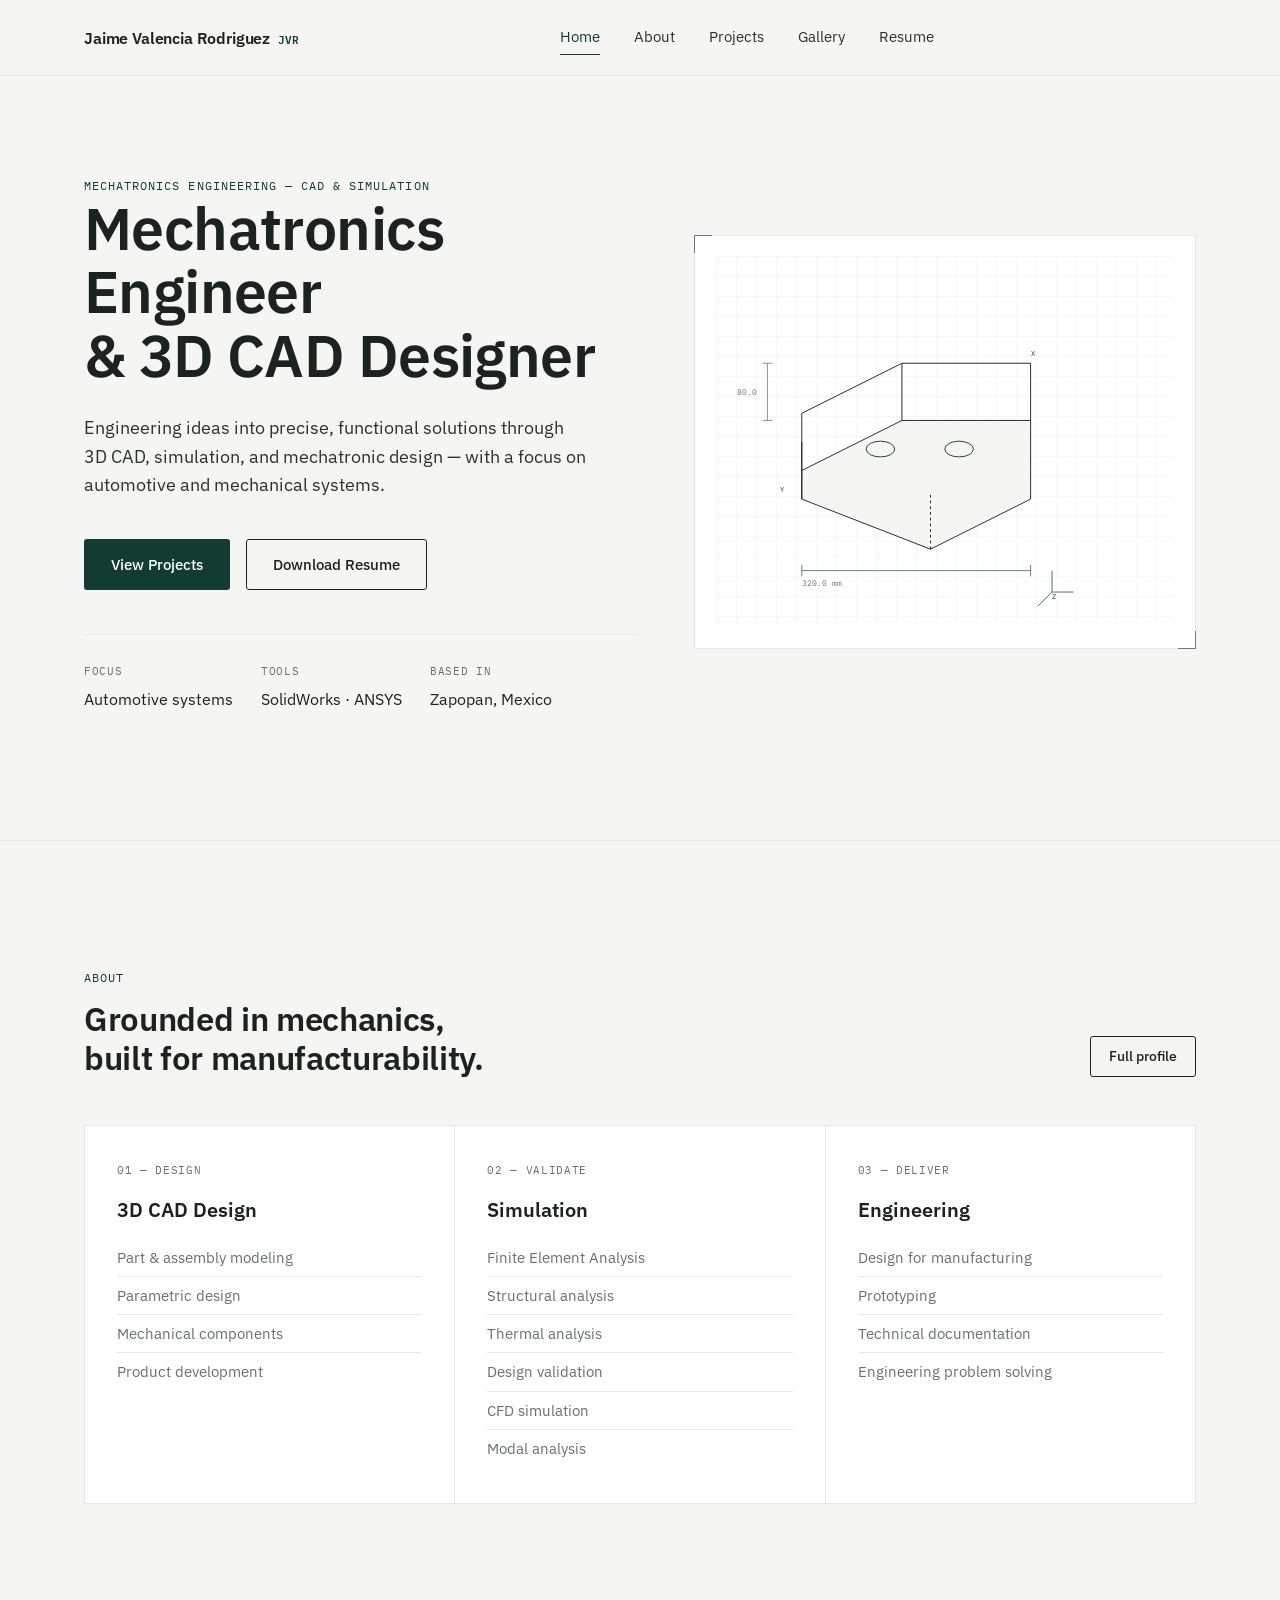
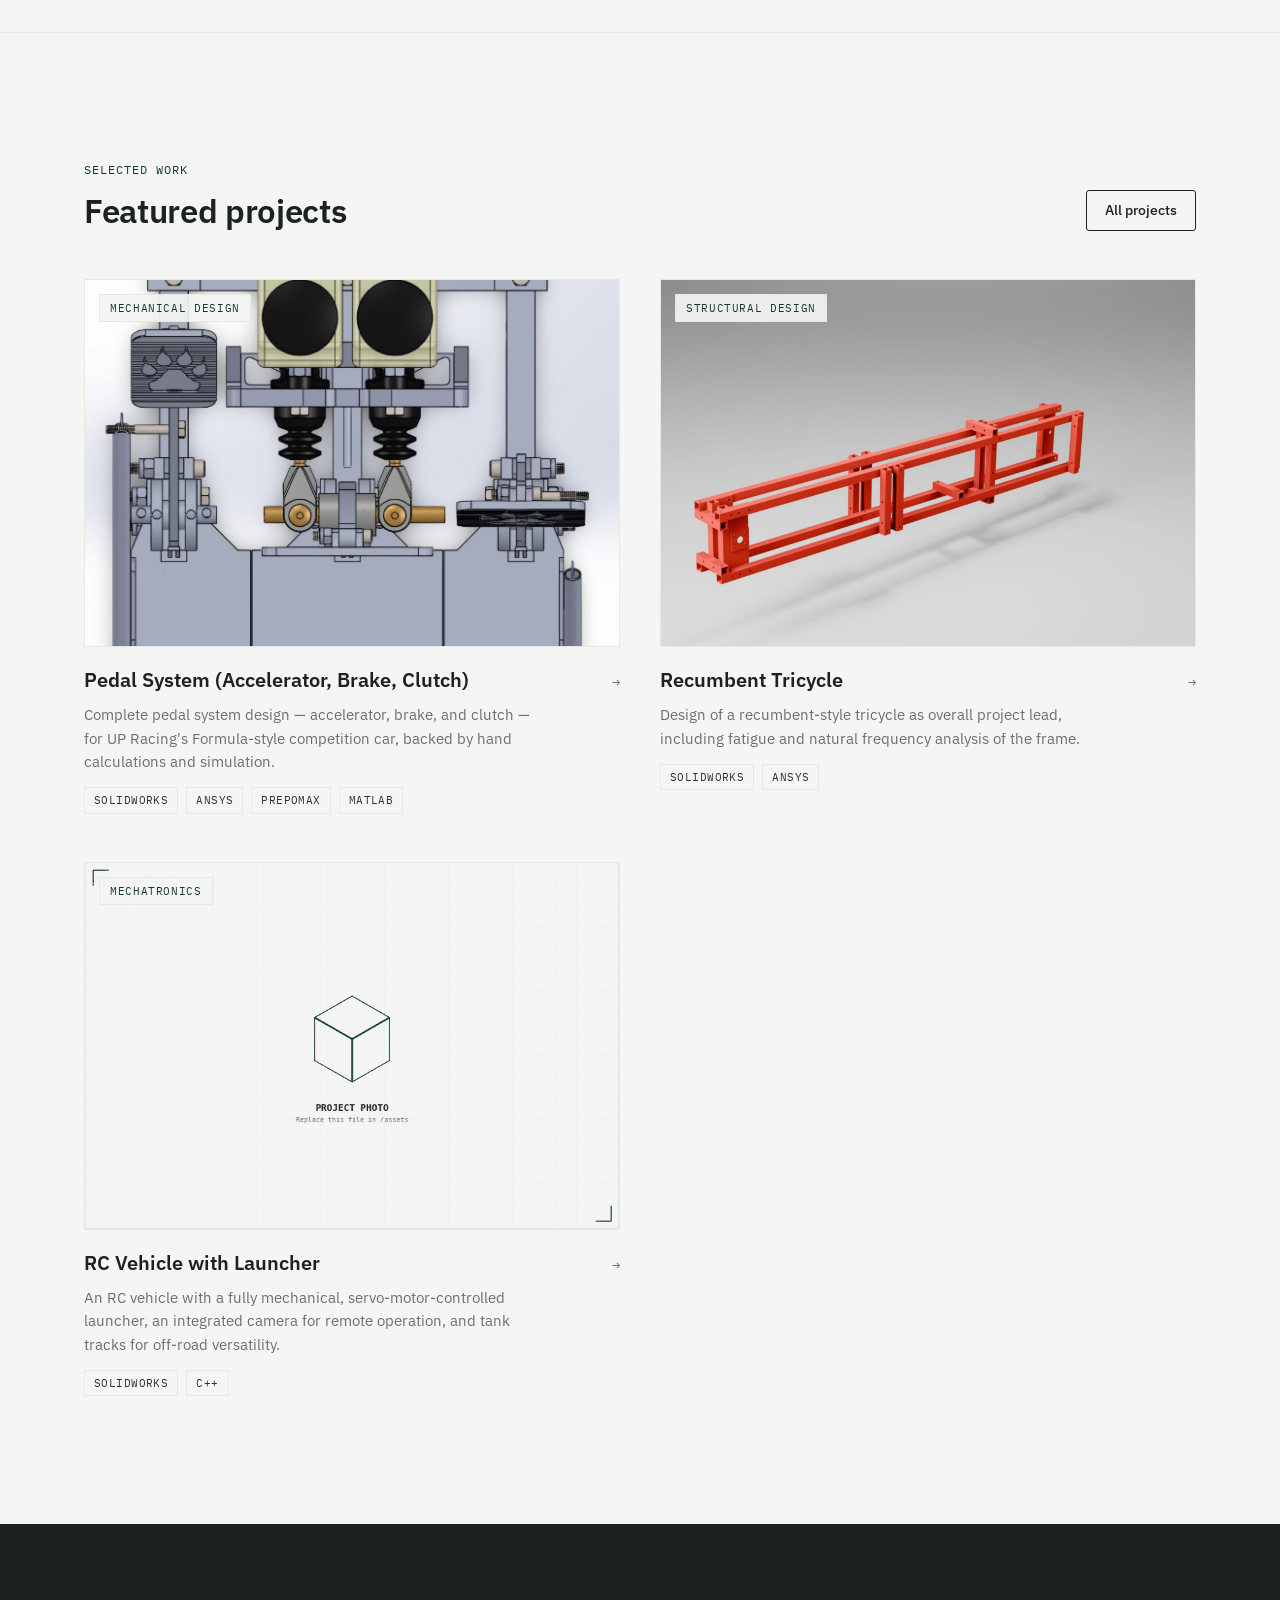
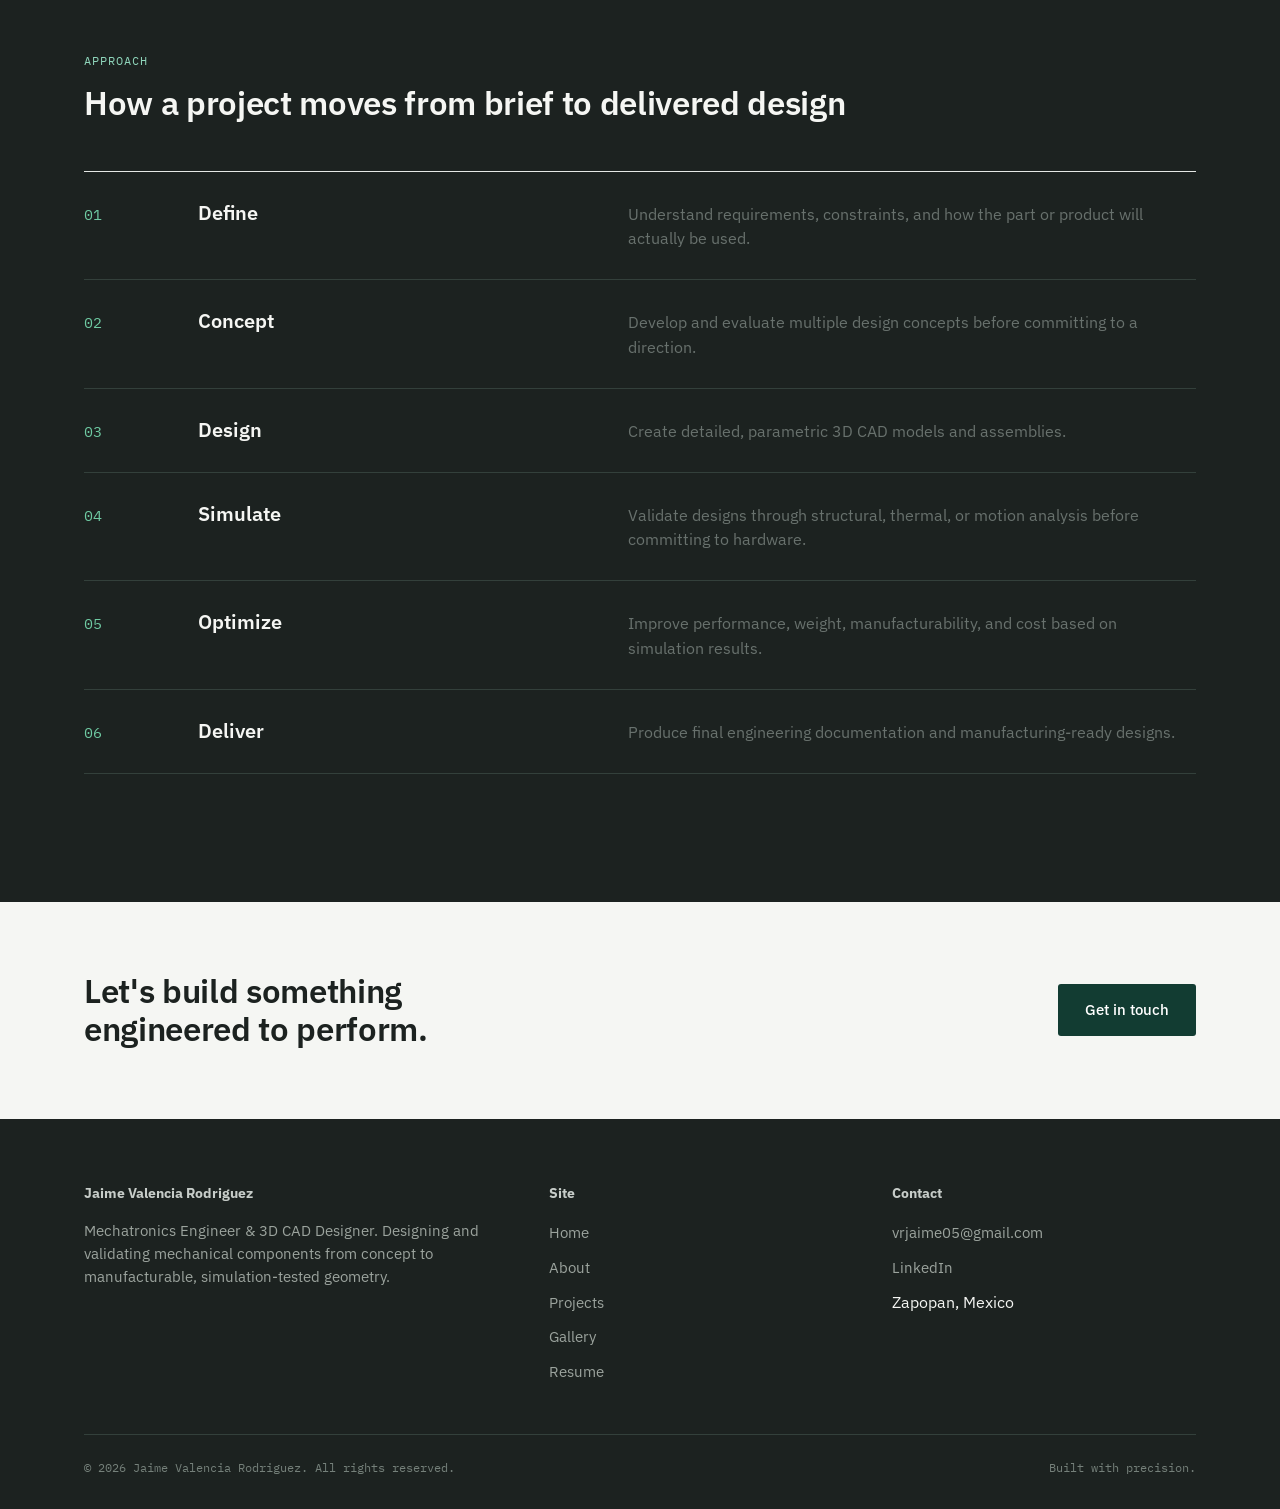
==== Web-Portfolio-main/public/index.html @ 18f0d70c "Add files via upload" ====
<!DOCTYPE html>
<html lang="en">
<head>
<meta charset="UTF-8">
<meta name="viewport" content="width=device-width, initial-scale=1.0">
<title>Jaime Valencia Rodriguez — Mechatronics Engineer & 3D CAD Designer</title>
<meta name="description" content="Portfolio of a mechatronics engineer specializing in 3D CAD design, product development, and engineering simulation.">
<link rel="stylesheet" href="css/styles.css">
</head>
<body>

<div id="site-header"></div>

<main>

  <!-- ============ HERO ============ -->
  <section class="hero">
    <div class="wrap hero__grid">
      <div>
        <span class="eyebrow hero__eyebrow">Mechatronics Engineering — CAD &amp; Simulation</span>
        <h1 class="hero__title">Mechatronics Engineer<br>&amp; 3D&nbsp;CAD Designer</h1>
        <p class="lede">Engineering ideas into precise, functional solutions through 3D CAD, simulation, and mechatronic design — with a focus on automotive and mechanical systems.</p>
        <div class="hero__actions">
          <a href="projects.html" class="btn btn--primary">View Projects</a>
          <a href="assets/Jaime_Valencia_Curriculum.pdf" class="btn btn--ghost" download>Download Resume</a>
        </div>
        <div class="hero__meta">
          <div>
            <span class="mono-tag">Focus</span>
            Automotive systems
          </div>
          <div>
            <span class="mono-tag">Tools</span>
            SolidWorks · ANSYS
          </div>
          <div>
            <span class="mono-tag">Based in</span>
            Zapopan, Mexico
          </div>
        </div>
      </div>
      <div class="hero__visual tick-frame" aria-hidden="true"></div>
    </div>
  </section>

  <hr class="rule">

  <!-- ============ ABOUT PREVIEW ============ -->
  <section class="section">
    <div class="wrap">
      <div class="section-head">
        <div>
          <span class="eyebrow">About</span>
          <h2>Grounded in mechanics,<br>built for manufacturability.</h2>
        </div>
        <a href="about.html" class="btn btn--ghost btn--sm">Full profile</a>
      </div>
      <div class="card-grid reveal">
        <div class="expertise-card">
          <span class="mono-tag">01 — Design</span>
          <h3>3D CAD Design</h3>
          <ul>
            <li>Part &amp; assembly modeling</li>
            <li>Parametric design</li>
            <li>Mechanical components</li>
            <li>Product development</li>
          </ul>
        </div>
        <div class="expertise-card">
          <span class="mono-tag">02 — Validate</span>
          <h3>Simulation</h3>
          <ul>
            <li>Finite Element Analysis</li>
            <li>Structural analysis</li>
            <li>Thermal analysis</li>
            <li>Design validation</li>
            <li>CFD simulation</li>
            <li>Modal analysis</li>
          </ul>
        </div>
        <div class="expertise-card">
          <span class="mono-tag">03 — Deliver</span>
          <h3>Engineering</h3>
          <ul>
            <li>Design for manufacturing</li>
            <li>Prototyping</li>
            <li>Technical documentation</li>
            <li>Engineering problem solving</li>
          </ul>
        </div>
      </div>
    </div>
  </section>

  <hr class="rule">

  <!-- ============ FEATURED PROJECTS ============ -->
  <section class="section">
    <div class="wrap">
      <div class="section-head">
        <div>
          <span class="eyebrow">Selected Work</span>
          <h2>Featured projects</h2>
        </div>
        <a href="projects.html" class="btn btn--ghost btn--sm">All projects</a>
      </div>
      <div class="project-grid" id="featuredProjects"></div>
    </div>
  </section>

  <!-- ============ PROCESS ============ -->
  <section class="section section--dark">
    <div class="wrap">
      <div class="section-head">
        <div>
          <span class="eyebrow" style="color:#8FD6BB">Approach</span>
          <h2>How a project moves from brief to delivered design</h2>
        </div>
      </div>
      <div class="process-list">
        <div class="process-item reveal">
          <span class="process-item__num">01</span>
          <h3>Define</h3>
          <p class="process-item__desc">Understand requirements, constraints, and how the part or product will actually be used.</p>
        </div>
        <div class="process-item reveal">
          <span class="process-item__num">02</span>
          <h3>Concept</h3>
          <p class="process-item__desc">Develop and evaluate multiple design concepts before committing to a direction.</p>
        </div>
        <div class="process-item reveal">
          <span class="process-item__num">03</span>
          <h3>Design</h3>
          <p class="process-item__desc">Create detailed, parametric 3D CAD models and assemblies.</p>
        </div>
        <div class="process-item reveal">
          <span class="process-item__num">04</span>
          <h3>Simulate</h3>
          <p class="process-item__desc">Validate designs through structural, thermal, or motion analysis before committing to hardware.</p>
        </div>
        <div class="process-item reveal">
          <span class="process-item__num">05</span>
          <h3>Optimize</h3>
          <p class="process-item__desc">Improve performance, weight, manufacturability, and cost based on simulation results.</p>
        </div>
        <div class="process-item reveal">
          <span class="process-item__num">06</span>
          <h3>Deliver</h3>
          <p class="process-item__desc">Produce final engineering documentation and manufacturing-ready designs.</p>
        </div>
      </div>
    </div>
  </section>

  <!-- ============ CTA ============ -->
  <section class="section section--tight">
    <div class="wrap" style="display:flex; justify-content:space-between; align-items:center; flex-wrap:wrap; gap:24px;">
      <h2 style="max-width:20ch;">Let's build something engineered to perform.</h2>
      <a href="mailto:vrjaime05@gmail.com" class="btn btn--primary">Get in touch</a>
    </div>
  </section>

</main>

<div id="site-footer"></div>

<script src="js/technical-art.js"></script>
<script src="js/projects-data.js"></script>
<script src="js/main.js"></script>
<script>
  document.querySelector(".hero__visual").innerHTML = ART.isoAssembly();

  const featured = PROJECTS.slice(0, 4);
  document.getElementById("featuredProjects").innerHTML = featured.map(p => `
    <a class="project-card reveal" href="project.html?id=${p.id}">
      <div class="project-card__frame">
        <span class="project-card__discipline">${p.discipline}</span>
        <img src="${p.image}" alt="${p.title}">
      </div>
      <div class="project-card__body">
        <div class="project-card__row">
          <h3>${p.title}</h3>
          <span class="project-card__arrow">&#8594;</span>
        </div>
        <p class="project-card__desc">${p.summary}</p>
        <div class="project-card__software">
          ${p.software.map(s => `<span class="chip">${s}</span>`).join("")}
        </div>
      </div>
    </a>
  `).join("");
  initReveal();
</script>
</body>
</html>
---- Web-Portfolio-main/public/css/styles.css ----
/* ==========================================================================
   ENGINEERING PORTFOLIO — SHARED STYLESHEET
   Edit the tokens in :root to retheme the entire site.
   ========================================================================== */

@import url('https://fonts.googleapis.com/css2?family=IBM+Plex+Sans:wght@400;500;600;700&family=IBM+Plex+Mono:wght@400;500&display=swap');

:root{
  /* --- Color tokens --- */
  --green-deep:   #123C32;
  --green-dark:   #0B2A23;
  --graphite:     #1C2220;
  --charcoal:     #2B312F;
  --off-white:    #F5F6F3;
  --white:        #FFFFFF;
  --gray-light:   #E5E8E5;
  --gray-text:    #68716D;

  /* --- Type --- */
  --font-sans: 'IBM Plex Sans', -apple-system, 'Segoe UI', sans-serif;
  --font-mono: 'IBM Plex Mono', 'SFMono-Regular', Consolas, monospace;

  /* --- Layout --- */
  --max-width: 1240px;
  --gutter: clamp(24px, 5vw, 64px);
  --section-space: clamp(72px, 10vw, 140px);

  /* --- Motion --- */
  --ease: cubic-bezier(0.2, 0.7, 0.2, 1);
}

/* ---------- Reset ---------- */
*, *::before, *::after{ box-sizing: border-box; }
html{ scroll-behavior: smooth; }
@media (prefers-reduced-motion: reduce){
  html{ scroll-behavior: auto; }
  *, *::before, *::after{ animation-duration: 0.001ms !important; animation-iteration-count: 1 !important; transition-duration: 0.001ms !important; }
}
body{
  margin: 0;
  background: var(--off-white);
  color: var(--graphite);
  font-family: var(--font-sans);
  font-size: 16px;
  line-height: 1.55;
  -webkit-font-smoothing: antialiased;
}
img{ max-width: 100%; display: block; }
a{ color: inherit; text-decoration: none; }
ul{ margin: 0; padding: 0; list-style: none; }
button{ font-family: inherit; cursor: pointer; }
h1,h2,h3,h4,p{ margin: 0; }

::selection{ background: var(--green-deep); color: var(--white); }

:focus-visible{
  outline: 2px solid var(--green-deep);
  outline-offset: 3px;
}

/* ---------- Type scale ---------- */
h1{ font-size: clamp(2.4rem, 4.6vw, 4.1rem); font-weight: 600; line-height: 1.08; letter-spacing: -0.01em; }
h2{ font-size: clamp(1.7rem, 2.6vw, 2.5rem); font-weight: 600; line-height: 1.15; letter-spacing: -0.01em; }
h3{ font-size: 1.25rem; font-weight: 600; line-height: 1.3; }
.eyebrow{
  font-family: var(--font-mono);
  font-size: 0.72rem;
  letter-spacing: 0.09em;
  text-transform: uppercase;
  color: var(--green-deep);
}
.lede{ font-size: 1.15rem; color: var(--charcoal); max-width: 46ch; }
.muted{ color: var(--gray-text); }
.mono-tag{
  font-family: var(--font-mono);
  font-size: 0.7rem;
  letter-spacing: 0.06em;
  text-transform: uppercase;
  color: var(--gray-text);
}

/* ---------- Layout helpers ---------- */
.wrap{
  max-width: var(--max-width);
  margin: 0 auto;
  padding-left: var(--gutter);
  padding-right: var(--gutter);
}
.section{ padding-top: var(--section-space); padding-bottom: var(--section-space); }
.section--tight{ padding-top: calc(var(--section-space) * 0.55); padding-bottom: calc(var(--section-space) * 0.55); }
.section--dark{ background: var(--graphite); color: var(--off-white); }
.section--dark .muted{ color: #9BA39D; }
.rule{ border: none; border-top: 1px solid var(--gray-light); margin: 0; }
.section--dark .rule{ border-top-color: #33403B; }

.section-head{
  display: flex;
  justify-content: space-between;
  align-items: flex-end;
  gap: 32px;
  margin-bottom: 48px;
  flex-wrap: wrap;
}
.section-head .eyebrow{ display:block; margin-bottom: 14px; }

/* ---------- Buttons ---------- */
.btn{
  display: inline-flex;
  align-items: center;
  gap: 10px;
  font-family: var(--font-sans);
  font-size: 0.95rem;
  font-weight: 500;
  padding: 13px 26px;
  border-radius: 3px;
  border: 1px solid transparent;
  transition: transform 0.25s var(--ease), background 0.25s var(--ease), border-color 0.25s var(--ease), color 0.25s var(--ease);
  white-space: nowrap;
}
.btn--primary{ background: var(--green-deep); color: var(--white); }
.btn--primary:hover{ background: var(--green-dark); transform: translateY(-1px); }
.btn--ghost{ border-color: var(--graphite); color: var(--graphite); }
.btn--ghost:hover{ border-color: var(--green-deep); color: var(--green-deep); }
.section--dark .btn--ghost{ border-color: #55605A; color: var(--off-white); }
.section--dark .btn--ghost:hover{ border-color: var(--off-white); }
.btn--sm{ padding: 9px 18px; font-size: 0.85rem; }

/* ---------- Nav ---------- */
.site-header{
  position: sticky;
  top: 0;
  z-index: 100;
  background: rgba(245, 246, 243, 0.88);
  backdrop-filter: blur(10px);
  border-bottom: 1px solid var(--gray-light);
  transition: padding 0.3s var(--ease);
}
.nav{
  max-width: var(--max-width);
  margin: 0 auto;
  padding: 22px var(--gutter);
  display: flex;
  align-items: center;
  justify-content: space-between;
  transition: padding 0.3s var(--ease);
}
.site-header.is-compact .nav{ padding-top: 13px; padding-bottom: 13px; }
.nav__mark{
  font-weight: 600;
  font-size: 1.02rem;
  letter-spacing: -0.01em;
  display: flex;
  align-items: baseline;
  gap: 8px;
}
.nav__mark span{
  font-family: var(--font-mono);
  font-size: 0.68rem;
  color: var(--green-deep);
}
.nav__links{ display: flex; align-items: center; gap: 34px; }
.nav__links a{
  font-size: 0.92rem;
  color: var(--charcoal);
  position: relative;
  padding: 4px 0;
}
.nav__links a::after{
  content: '';
  position: absolute;
  left: 0; right: 0; bottom: -2px;
  height: 1px;
  background: var(--green-deep);
  transform: scaleX(0);
  transform-origin: left;
  transition: transform 0.25s var(--ease);
}
.nav__links a:hover::after,
.nav__links a[aria-current="page"]::after{ transform: scaleX(1); }
.nav__links a[aria-current="page"]{ color: var(--green-deep); }
.nav__cta{ display: flex; align-items: center; gap: 22px; }
.nav__toggle{
  display: none;
  background: none;
  border: none;
  width: 28px; height: 20px;
  position: relative;
}
.nav__toggle span, .nav__toggle::before, .nav__toggle::after{
  content: '';
  position: absolute;
  left: 0; right: 0;
  height: 1.5px;
  background: var(--graphite);
  transition: transform 0.25s var(--ease), opacity 0.25s var(--ease);
}
.nav__toggle::before{ top: 2px; }
.nav__toggle span{ top: 9px; }
.nav__toggle::after{ top: 16px; }
.nav__toggle.is-open::before{ transform: translateY(7px) rotate(45deg); }
.nav__toggle.is-open::after{ transform: translateY(-7px) rotate(-45deg); }
.nav__toggle.is-open span{ opacity: 0; }

@media (max-width: 780px){
  .site-header{
    backdrop-filter: none;
    -webkit-backdrop-filter: none;
    background: var(--off-white);
  }
  .nav__links{
    position: fixed;
    top: 65px; left: 0; right: 0; bottom: 0;
    z-index: 99;
    background: var(--off-white);
    flex-direction: column;
    align-items: flex-start;
    padding: 32px var(--gutter);
    gap: 26px;
    overflow-y: auto;
    transform: translateX(100%);
    transition: transform 0.35s var(--ease);
  }
  .nav__links.is-open{ transform: translateX(0); }
  .nav__links a{ font-size: 1.2rem; }
  .nav__cta .btn--sm{ display: none; }
  .nav__toggle{ display: block; }
}

/* ---------- Footer ---------- */
.site-footer{
  background: var(--graphite);
  color: var(--off-white);
  padding: 64px 0 32px;
}
.footer-grid{
  display: grid;
  grid-template-columns: 1.4fr 1fr 1fr;
  gap: 40px;
  padding-bottom: 40px;
}
.footer-grid h4{ font-size: 0.85rem; margin-bottom: 16px; color: #C7CDC9; }
.footer-grid a, .footer-grid p{ color: #9BA39D; font-size: 0.92rem; }
.footer-grid li{ margin-bottom: 10px; }
.footer-grid a:hover{ color: var(--off-white); }
.footer-bottom{
  display: flex;
  justify-content: space-between;
  align-items: center;
  padding-top: 24px;
  border-top: 1px solid #33403B;
  font-family: var(--font-mono);
  font-size: 0.72rem;
  color: #75807A;
  flex-wrap: wrap;
  gap: 12px;
}
@media (max-width: 720px){
  .footer-grid{ grid-template-columns: 1fr; }
}

/* ---------- Technical corner ticks (CAD viewport motif) ---------- */
.tick-frame{ position: relative; }
.tick-frame::before, .tick-frame::after,
.tick-frame > .tick-tl, .tick-frame > .tick-br{
  content: '';
  position: absolute;
  width: 18px; height: 18px;
  border: 1px solid var(--green-deep);
  opacity: 0.6;
}
.tick-frame::before{ top: -1px; left: -1px; border-right: none; border-bottom: none; }
.tick-frame::after{ bottom: -1px; right: -1px; border-left: none; border-top: none; }

/* ---------- Hero ---------- */
.hero{ padding-top: clamp(48px, 8vw, 96px); padding-bottom: var(--section-space); }
.hero__grid{
  display: grid;
  grid-template-columns: 1.05fr 0.95fr;
  gap: 56px;
  align-items: center;
}
.hero__eyebrow{ margin-bottom: 22px; }
.hero__title{ margin-bottom: 26px; }
.hero__actions{ display: flex; gap: 16px; margin-top: 40px; flex-wrap: wrap; }
.hero__visual{
  background: var(--white);
  border: 1px solid var(--gray-light);
  aspect-ratio: 4/3.3;
  display: flex;
  align-items: center;
  justify-content: center;
  padding: 20px;
}
.hero__visual svg{ width: 100%; height: 100%; }
.hero__meta{
  display: flex;
  gap: 28px;
  margin-top: 44px;
  padding-top: 28px;
  border-top: 1px solid var(--gray-light);
  flex-wrap: wrap;
}
.hero__meta div{ min-width: 120px; }
.hero__meta .mono-tag{ display: block; margin-bottom: 6px; }
@media (max-width: 900px){
  .hero__grid{ grid-template-columns: 1fr; }
  .hero__visual{ order: -1; }
}

/* ---------- Expertise cards ---------- */
.card-grid{
  display: grid;
  grid-template-columns: repeat(3, 1fr);
  gap: 1px;
  background: var(--gray-light);
  border: 1px solid var(--gray-light);
}
.expertise-card{
  background: var(--white);
  padding: 36px 32px;
}
.expertise-card .mono-tag{ margin-bottom: 18px; display: block; }
.expertise-card h3{ margin-bottom: 16px; }
.expertise-card ul li{
  font-size: 0.93rem;
  color: var(--gray-text);
  padding: 7px 0;
  border-top: 1px solid var(--gray-light);
}
.expertise-card ul li:first-child{ border-top: none; }
@media (max-width: 860px){ .card-grid{ grid-template-columns: 1fr; } }

/* ---------- Project cards ---------- */
.project-grid{
  display: grid;
  grid-template-columns: repeat(2, 1fr);
  gap: 48px 40px;
}
.project-card{ display: block; }
.project-card__frame{
  position: relative;
  aspect-ratio: 16/11;
  overflow: hidden;
  background: var(--white);
  border: 1px solid var(--gray-light);
}
.project-card__frame svg, .project-card__frame img{
  width: 100%; height: 100%;
  object-fit: cover;
  transition: transform 0.6s var(--ease);
}
.project-card:hover .project-card__frame svg,
.project-card:hover .project-card__frame img{ transform: scale(1.045); }
.project-card__discipline{
  position: absolute;
  top: 14px; left: 14px;
  background: rgba(245,246,243,0.92);
  padding: 5px 10px;
  font-family: var(--font-mono);
  font-size: 0.66rem;
  text-transform: uppercase;
  letter-spacing: 0.06em;
  color: var(--green-deep);
  border: 1px solid var(--gray-light);
}
.project-card__body{ padding-top: 20px; }
.project-card__row{
  display: flex;
  justify-content: space-between;
  align-items: baseline;
  gap: 16px;
  margin-bottom: 10px;
}
.project-card__row h3{ transition: color 0.2s var(--ease); }
.project-card:hover h3{ color: var(--green-deep); }
.project-card__arrow{ font-family: var(--font-mono); color: var(--gray-text); font-size: 0.85rem; }
.project-card__desc{ color: var(--gray-text); font-size: 0.94rem; max-width: 52ch; }
.project-card__software{ margin-top: 14px; display: flex; gap: 8px; flex-wrap: wrap; }
.chip{
  font-family: var(--font-mono);
  font-size: 0.66rem;
  letter-spacing: 0.04em;
  text-transform: uppercase;
  padding: 4px 9px;
  border: 1px solid var(--gray-light);
  color: var(--charcoal);
}
@media (max-width: 760px){ .project-grid{ grid-template-columns: 1fr; } }

/* ---------- Process ---------- */
.process-list{ border-top: 1px solid var(--gray-light); }
.process-item{
  display: grid;
  grid-template-columns: 90px 1fr 1.4fr;
  gap: 24px;
  padding: 28px 0;
  border-bottom: 1px solid var(--gray-light);
  align-items: baseline;
}
.process-item__num{ font-family: var(--font-mono); color: var(--green-deep); font-size: 0.95rem; }
.process-item__desc{ color: var(--gray-text); }
.section--dark .process-item{ border-bottom-color: #33403B; }
.section--dark .process-item__num{ color: #6FCBA3; }
@media (max-width: 720px){
  .process-item{ grid-template-columns: 1fr; gap: 8px; }
}

/* ---------- Skills ---------- */
.skills-groups{ display: grid; grid-template-columns: repeat(2, 1fr); gap: 32px 40px; }
.skills-group h3{ margin-bottom: 22px; padding-bottom: 18px; border-bottom: 1px solid var(--gray-light); }
.skill-row{
  display: flex;
  align-items: center;
  justify-content: space-between;
  gap: 14px;
  padding: 12px 0;
  border-bottom: 1px solid var(--gray-light);
}
.skill-row:last-child{ border-bottom: none; }
.skill-row__name{ font-size: 0.94rem; }
.skill-dots{ display: flex; gap: 5px; flex-shrink: 0; }
.skill-dots span{
  width: 6px; height: 6px;
  border-radius: 50%;
  background: var(--gray-light);
}
.skill-dots span.is-filled{ background: var(--green-deep); }
@media (max-width: 560px){ .skills-groups{ grid-template-columns: 1fr; } }

/* ---------- Gallery / masonry ---------- */
.masonry{
  columns: 3 260px;
  column-gap: 24px;
}
.masonry-item{
  break-inside: avoid;
  margin-bottom: 24px;
  border: 1px solid var(--gray-light);
  background: var(--white);
  cursor: zoom-in;
  overflow: hidden;
}
.masonry-item img, .masonry-item svg{ width: 100%; display: block; transition: transform 0.5s var(--ease); }
.masonry-item:hover img, .masonry-item:hover svg{ transform: scale(1.03); }
.masonry-item__cap{ padding: 12px 14px; }
.masonry-item__cap .mono-tag{ display: block; margin-bottom: 4px; }

/* ---------- Lightbox ---------- */
.lightbox{
  position: fixed; inset: 0; z-index: 200;
  background: rgba(11, 42, 35, 0.99);
  display: none;
  justify-content: center;
  padding: 40px;
  overflow-y: auto;
}
.lightbox.is-open{ display: flex; align-items: flex-start; }
.lightbox__inner{ max-width: 1000px; width: 100%; color: var(--off-white); margin: 20px auto; }
.lightbox__frame{
  background: var(--white);
  border: 1px solid var(--gray-light);
  margin-bottom: 20px;
  display: flex;
  align-items: center;
  justify-content: center;
}
.lightbox__frame img, .lightbox__frame svg{
  display: block;
  width: auto;
  height: auto;
  max-width: 100%;
  max-height: 72vh;
  object-fit: contain;
}
.lightbox__close{
  position: fixed; top: 28px; right: 34px;
  z-index: 201;
  background: none; border: none; color: var(--off-white);
  font-family: var(--font-mono); font-size: 0.85rem;
  cursor: pointer;
}
.lightbox__meta h3{ color: var(--off-white); margin-bottom: 6px; }
.lightbox__meta p{ color: #B9C0BB; max-width: 60ch; }

/* ---------- Case study ---------- */
.case-hero{ padding-top: 48px; }
.case-hero__grid{ display: grid; grid-template-columns: 1fr auto; gap: 30px; align-items: flex-end; margin-bottom: 40px; }
.case-meta-strip{
  display: grid;
  grid-template-columns: repeat(4, 1fr);
  border-top: 1px solid var(--gray-light);
  border-bottom: 1px solid var(--gray-light);
  margin: 40px 0 0;
}
.case-meta-strip div{ padding: 20px 0; border-left: 1px solid var(--gray-light); padding-left: 20px; }
.case-meta-strip div:first-child{ border-left: none; padding-left: 0; }
.case-meta-strip .mono-tag{ display: block; margin-bottom: 8px; }
@media (max-width: 760px){
  .case-meta-strip{ grid-template-columns: repeat(2, 1fr); }
  .case-meta-strip div:nth-child(3){ border-left: none; padding-left: 0; }
}
.case-figure{ border: 1px solid var(--gray-light); background: var(--white); margin-bottom: 16px; }
.case-figure img, .case-figure svg{ width: 100%; display: block; }
.case-figure-cap{ font-size: 0.85rem; color: var(--gray-text); margin-bottom: 48px; }
.case-two-col{ display: grid; grid-template-columns: 1fr 1fr; gap: 24px; margin-bottom: 16px; }
@media (max-width: 760px){ .case-two-col{ grid-template-columns: 1fr; } }
.case-body{ display: grid; grid-template-columns: 200px 1fr; gap: 40px; margin-bottom: 56px; }
.case-body p + p{ margin-top: 16px; }
@media (max-width: 760px){ .case-body{ grid-template-columns: 1fr; gap: 12px; } }
.results-strip{
  display: grid;
  grid-template-columns: repeat(3, 1fr);
  gap: 1px;
  background: var(--gray-light);
  border: 1px solid var(--gray-light);
  margin-top: 12px;
}
.result-cell{ background: var(--green-deep); color: var(--white); padding: 32px 28px; }
.result-cell strong{ display: block; font-size: 2rem; font-weight: 600; margin-bottom: 8px; }
.result-cell span{ font-size: 0.88rem; color: #CFE0D9; }
@media (max-width: 760px){ .results-strip{ grid-template-columns: 1fr; } }

/* ---------- Acknowledgments / credits ---------- */
.credits-list{ border-top: 1px solid var(--gray-light); }
.credit-row{
  display: grid;
  grid-template-columns: 220px 1fr;
  gap: 24px;
  padding: 22px 0;
  border-bottom: 1px solid var(--gray-light);
}
.credit-row__name{ font-weight: 600; color: var(--graphite); }
.credit-row__contribution{ color: var(--gray-text); font-size: 0.94rem; }
@media (max-width: 640px){
  .credit-row{ grid-template-columns: 1fr; gap: 6px; }
}

/* ---------- Resume / CV ---------- */
.cv-layout{ display: grid; grid-template-columns: 280px 1fr; gap: 64px; }
.cv-side{ position: sticky; top: 110px; align-self: start; }
.cv-side .btn{ width: 100%; justify-content: center; margin-bottom: 28px; }
.cv-contact li{ font-size: 0.9rem; margin-bottom: 10px; color: var(--gray-text); }
.cv-contact li strong{ color: var(--graphite); display: block; font-family: var(--font-mono); font-size: 0.66rem; text-transform: uppercase; letter-spacing: 0.06em; margin-bottom: 3px; }
.cv-block{ margin-bottom: 52px; }
.cv-block h2{ margin-bottom: 24px; }
.cv-entry{ display: grid; grid-template-columns: 150px 1fr; gap: 24px; padding: 22px 0; border-top: 1px solid var(--gray-light); }
.cv-entry:first-of-type{ border-top: none; }
.cv-entry__period{ font-family: var(--font-mono); font-size: 0.78rem; color: var(--gray-text); }
.cv-entry h3{ margin-bottom: 6px; }
.cv-entry__org{ color: var(--green-deep); font-size: 0.92rem; margin-bottom: 10px; display:block; }
.cv-entry ul{ margin-top: 10px; }
.cv-entry ul li{ font-size: 0.92rem; color: var(--charcoal); padding-left: 16px; position: relative; margin-bottom: 6px; }
.cv-entry ul li::before{ content: '—'; position: absolute; left: 0; color: var(--gray-text); }
@media (max-width: 860px){
  .cv-layout{ grid-template-columns: 1fr; }
  .cv-side{ position: static; }
  .cv-entry{ grid-template-columns: 1fr; gap: 6px; }
}

/* ---------- About ---------- */
.about-grid{ display: grid; grid-template-columns: 0.9fr 1.1fr; gap: 64px; align-items: start; }
.about-figure{ position: sticky; top: 110px; border: 1px solid var(--gray-light); background: var(--white); }
.about-figure svg{ width: 100%; display: block; }
.philosophy-quote{
  border-left: 2px solid var(--green-deep);
  padding-left: 24px;
  margin: 36px 0;
  font-size: 1.15rem;
  color: var(--charcoal);
}
@media (max-width: 900px){
  .about-grid{ grid-template-columns: 1fr; }
  .about-figure{ position: static; }
}

/* ---------- Small print / helpers ---------- */
.pill-nav{ display: flex; gap: 10px; margin-top: 8px; flex-wrap: wrap; }
.pill-nav button{
  background: none; border: 1px solid var(--gray-light); padding: 8px 16px;
  font-size: 0.82rem; color: var(--charcoal); border-radius: 20px;
  transition: all 0.2s var(--ease);
}
.pill-nav button.is-active, .pill-nav button:hover{ border-color: var(--green-deep); color: var(--green-deep); }

.grain-grid{
  position: absolute; inset: 0;
  background-image:
    linear-gradient(var(--gray-light) 1px, transparent 1px),
    linear-gradient(90deg, var(--gray-light) 1px, transparent 1px);
  background-size: 32px 32px;
  opacity: 0.5;
  pointer-events: none;
}

.reveal{ opacity: 0; transform: translateY(16px); transition: opacity 0.7s var(--ease), transform 0.7s var(--ease); }
.reveal.is-visible{ opacity: 1; transform: translateY(0); }

.page-title-block{ padding-top: 56px; padding-bottom: 40px; }
.page-title-block .eyebrow{ margin-bottom: 18px; }
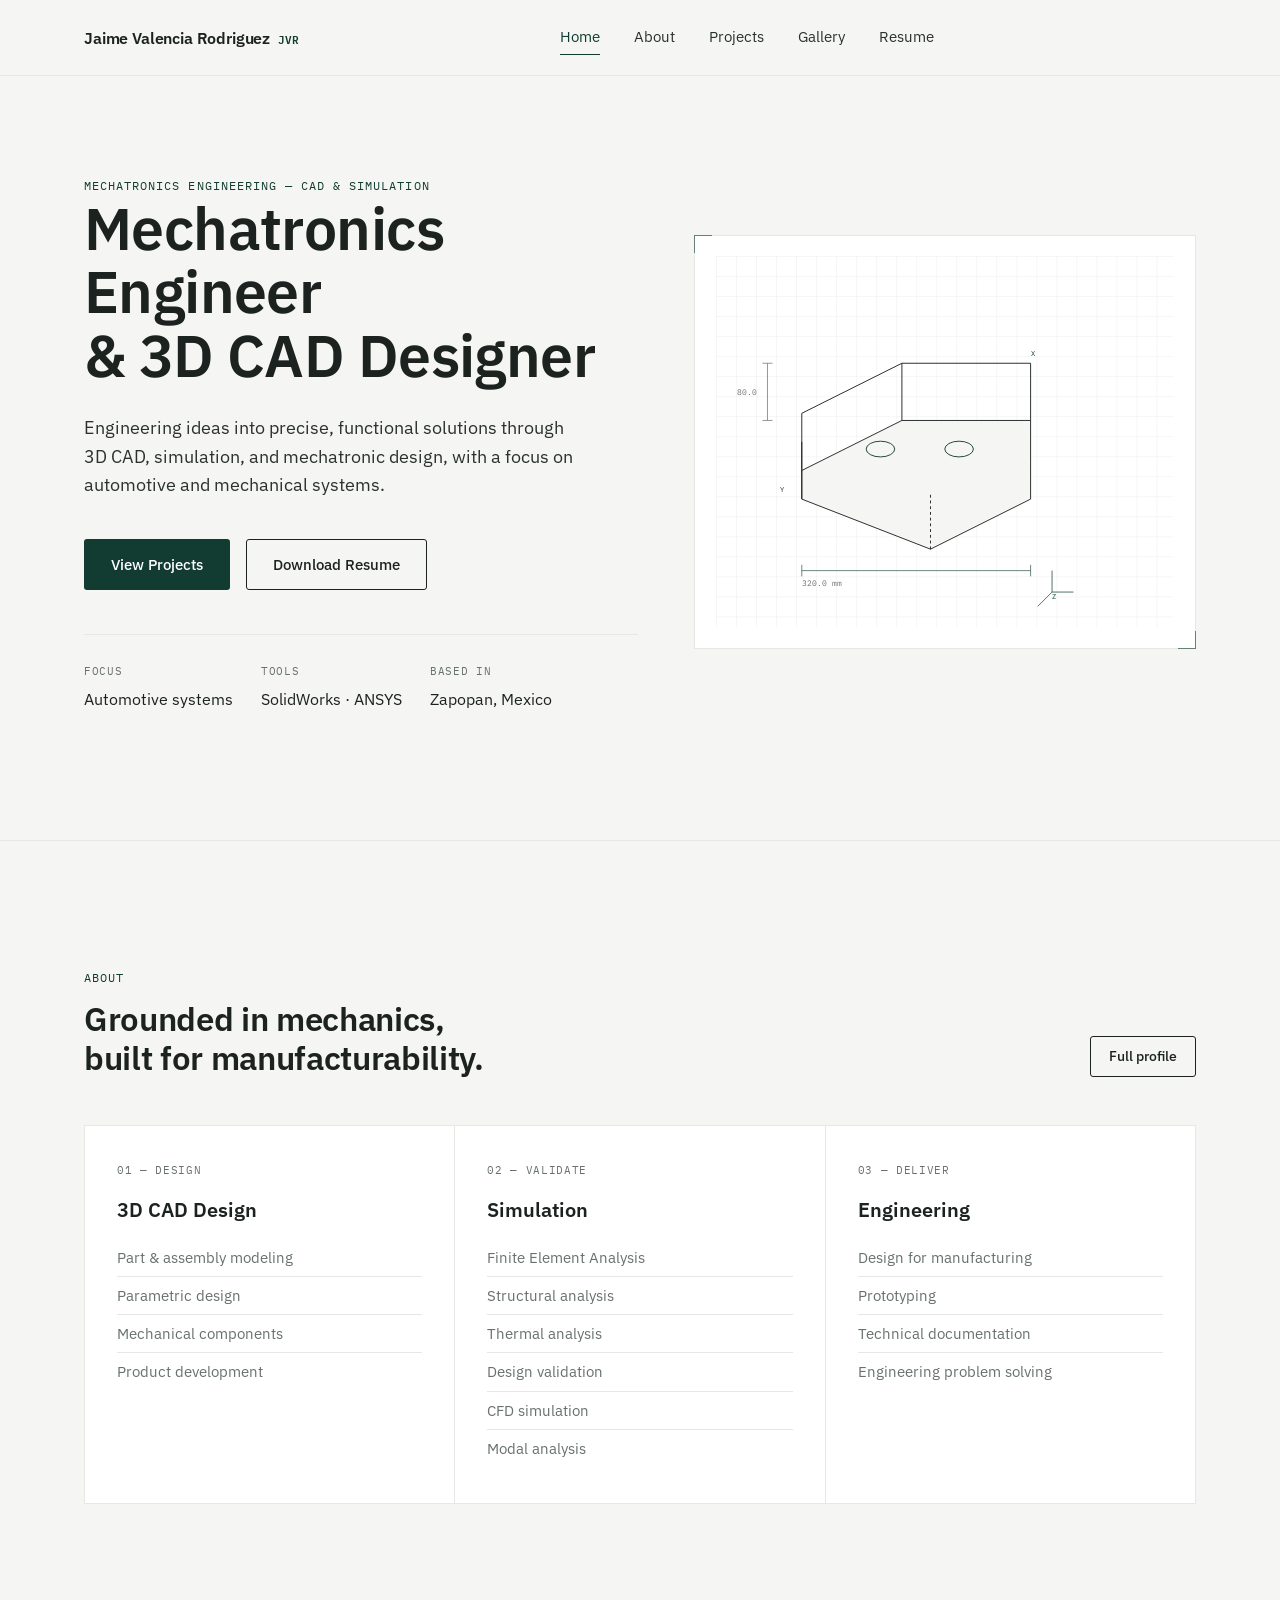
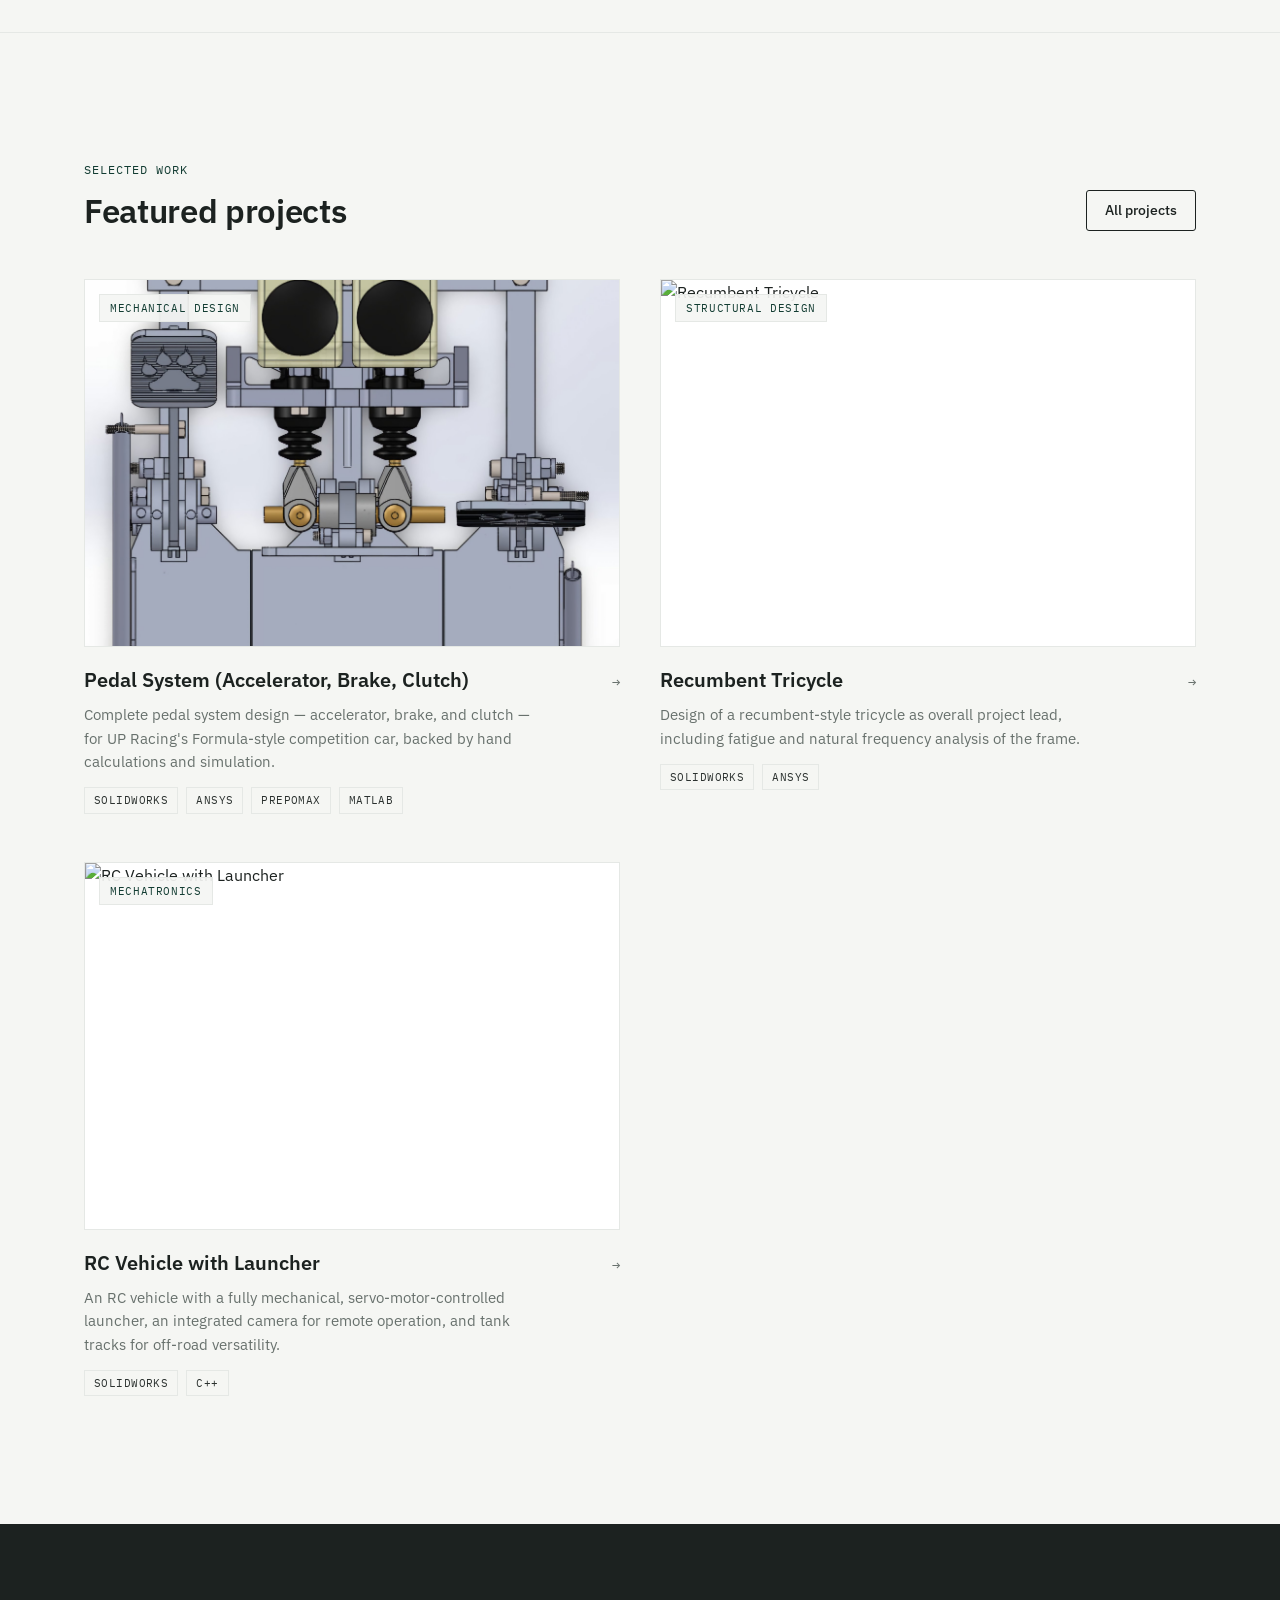
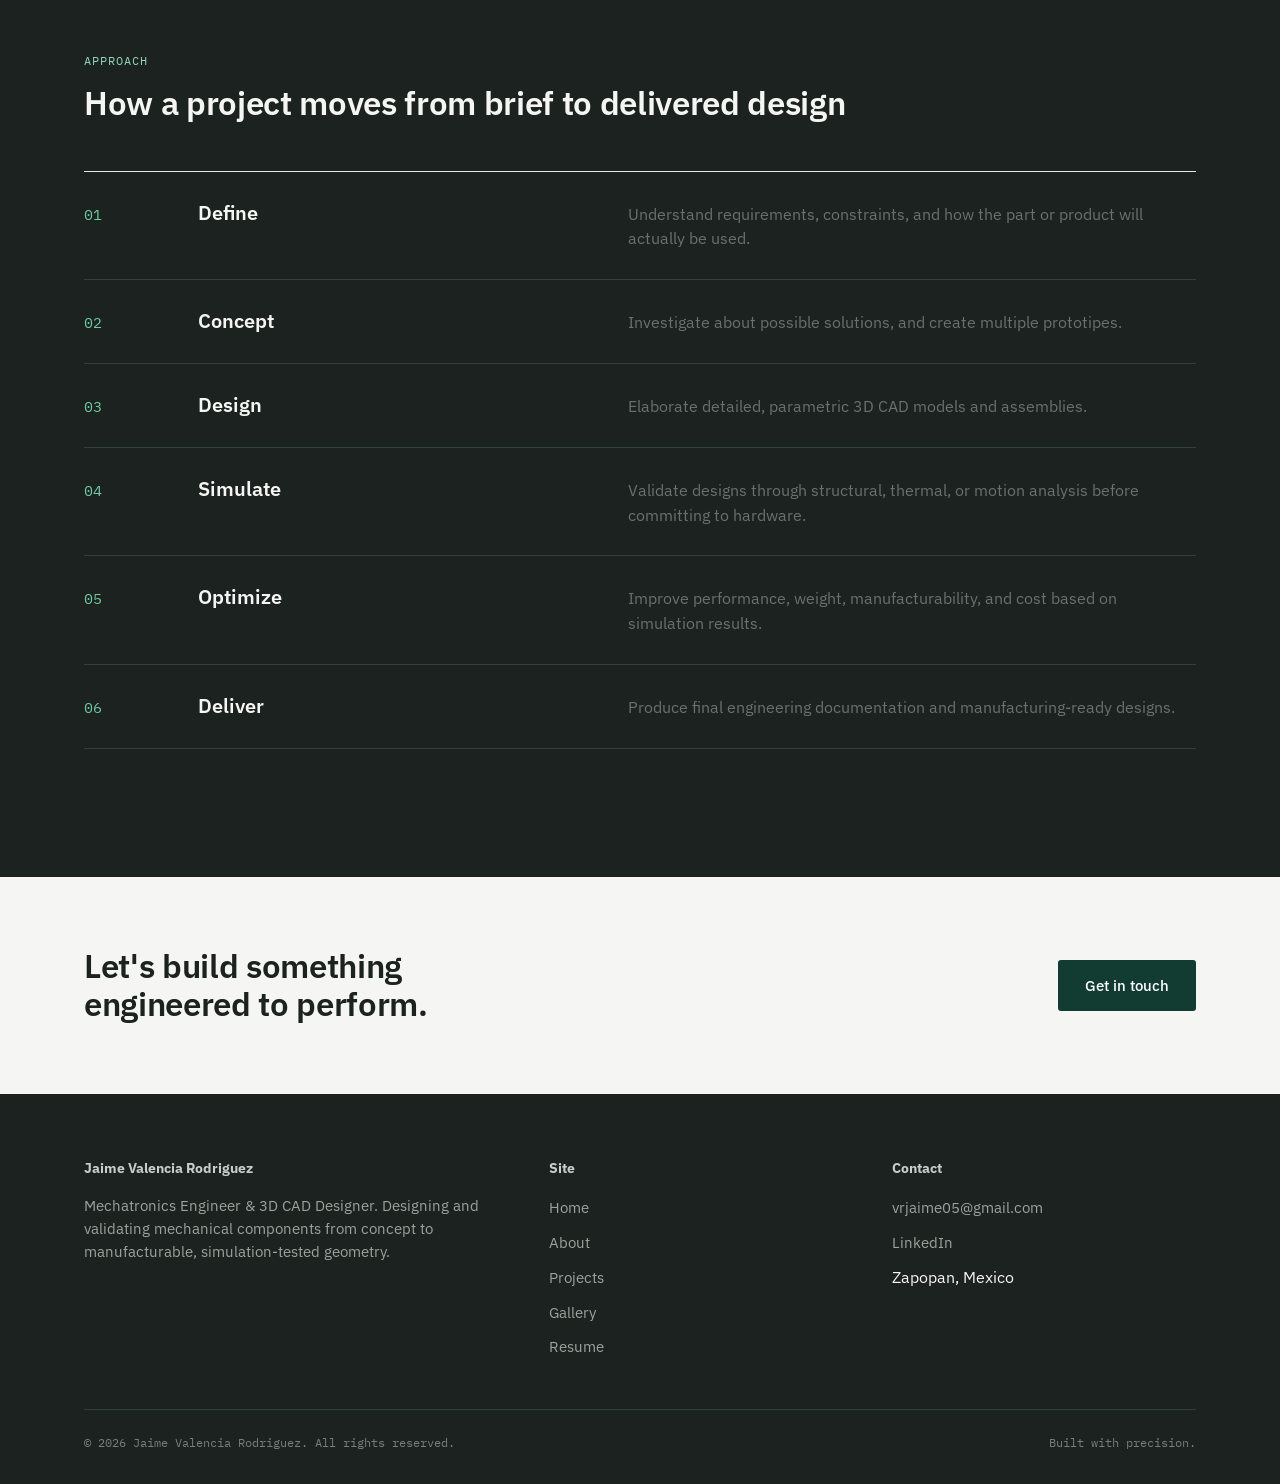
==== commit d3af0042: "Update index.html" ====
--- a/Web-Portfolio-main/public/index.html
+++ b/Web-Portfolio-main/public/index.html
@@ -19,7 +19,7 @@
       <div>
         <span class="eyebrow hero__eyebrow">Mechatronics Engineering — CAD &amp; Simulation</span>
         <h1 class="hero__title">Mechatronics Engineer<br>&amp; 3D&nbsp;CAD Designer</h1>
-        <p class="lede">Engineering ideas into precise, functional solutions through 3D CAD, simulation, and mechatronic design — with a focus on automotive and mechanical systems.</p>
+        <p class="lede">Engineering ideas into precise, functional solutions through 3D CAD, simulation, and mechatronic design, with a focus on automotive and mechanical systems.</p>
         <div class="hero__actions">
           <a href="projects.html" class="btn btn--primary">View Projects</a>
           <a href="assets/Jaime_Valencia_Curriculum.pdf" class="btn btn--ghost" download>Download Resume</a>
@@ -126,12 +126,12 @@
         <div class="process-item reveal">
           <span class="process-item__num">02</span>
           <h3>Concept</h3>
-          <p class="process-item__desc">Develop and evaluate multiple design concepts before committing to a direction.</p>
+          <p class="process-item__desc">Investigate about possible solutions, and create multiple prototipes.</p>
         </div>
         <div class="process-item reveal">
           <span class="process-item__num">03</span>
           <h3>Design</h3>
-          <p class="process-item__desc">Create detailed, parametric 3D CAD models and assemblies.</p>
+          <p class="process-item__desc">Elaborate detailed, parametric 3D CAD models and assemblies.</p>
         </div>
         <div class="process-item reveal">
           <span class="process-item__num">04</span>
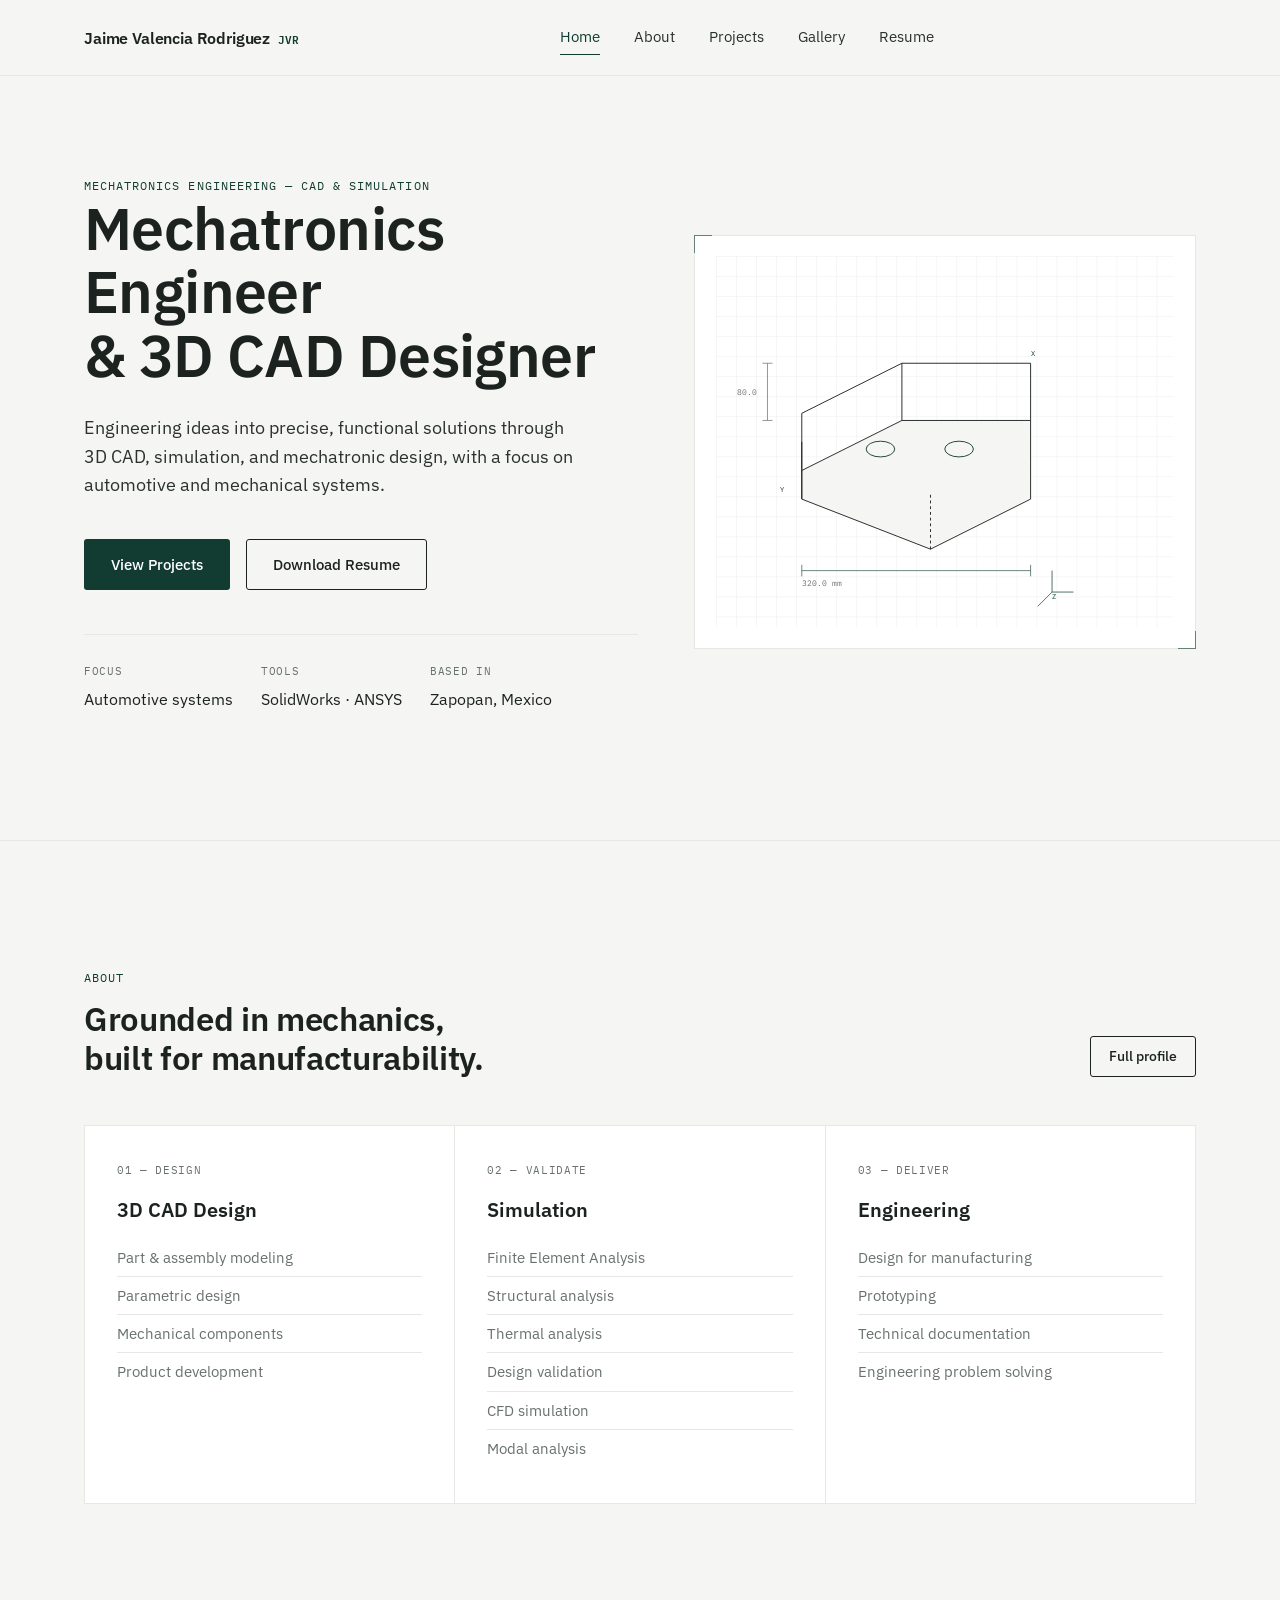
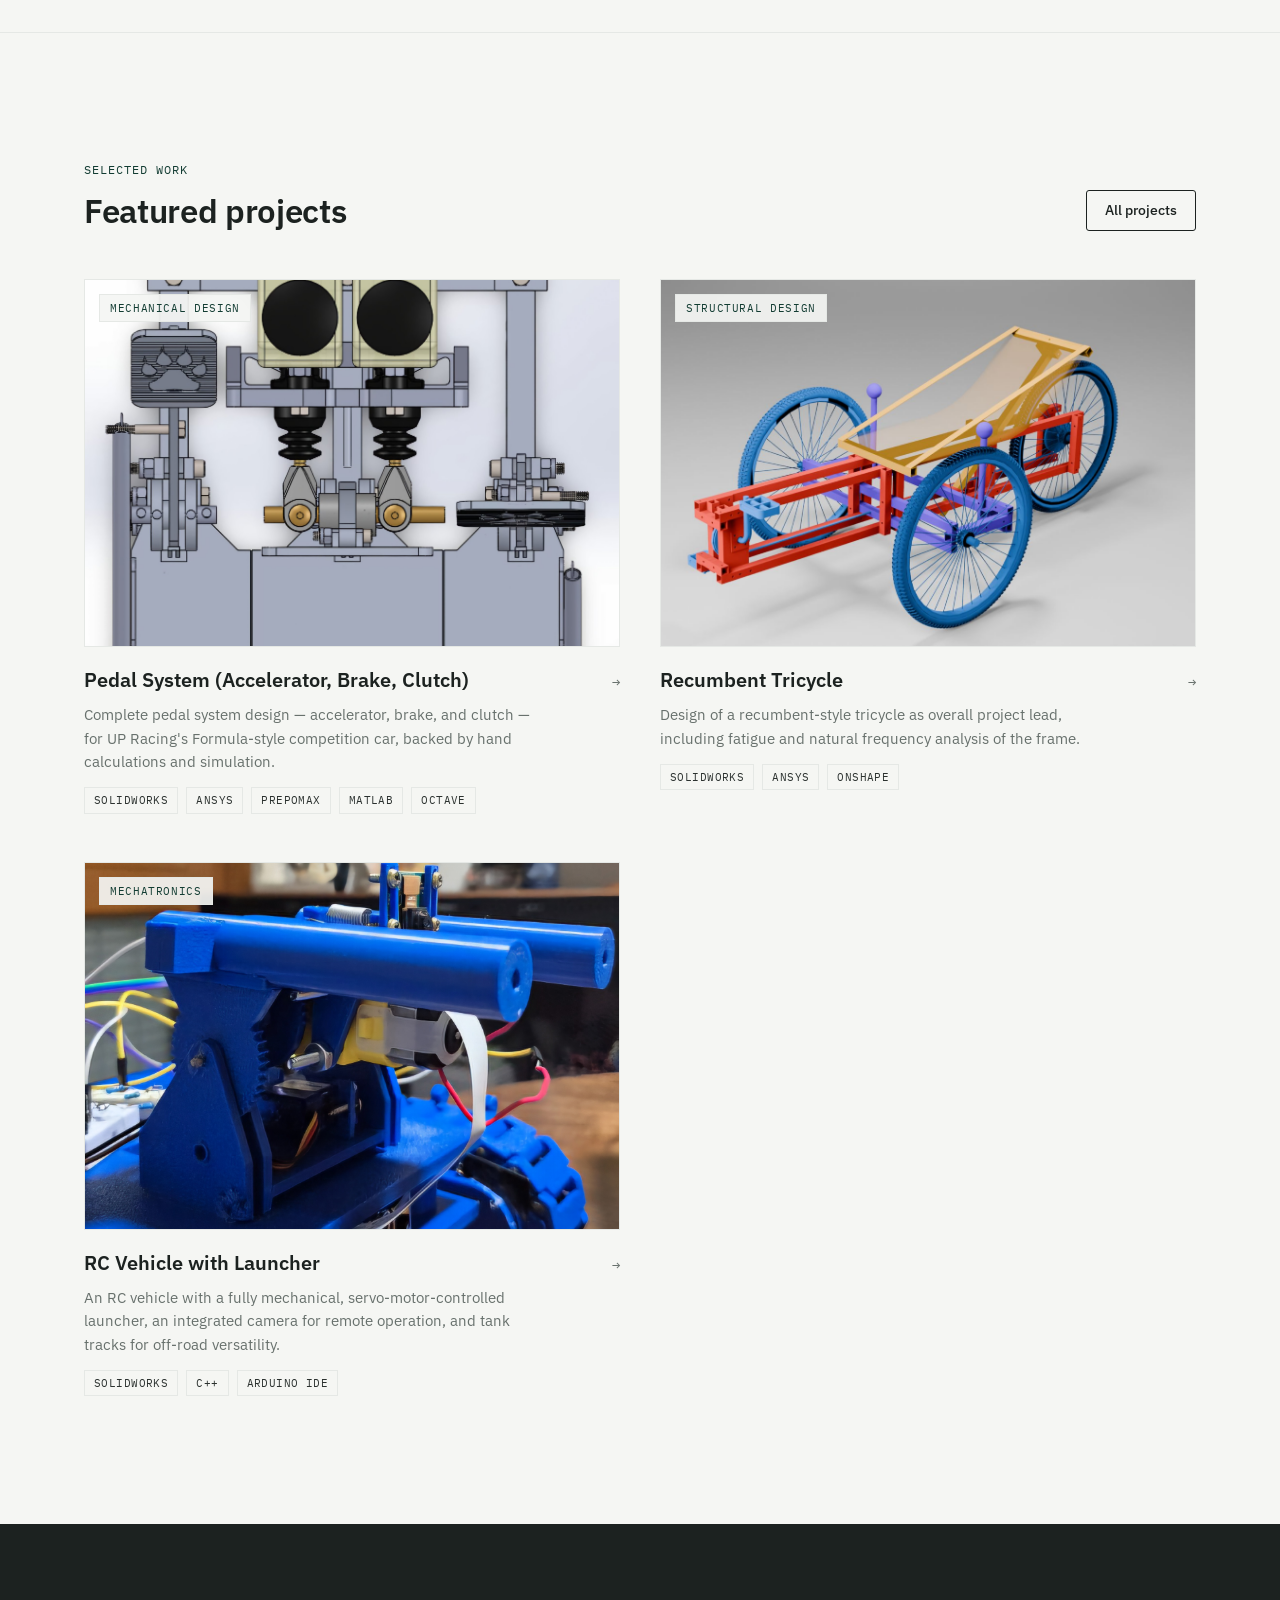
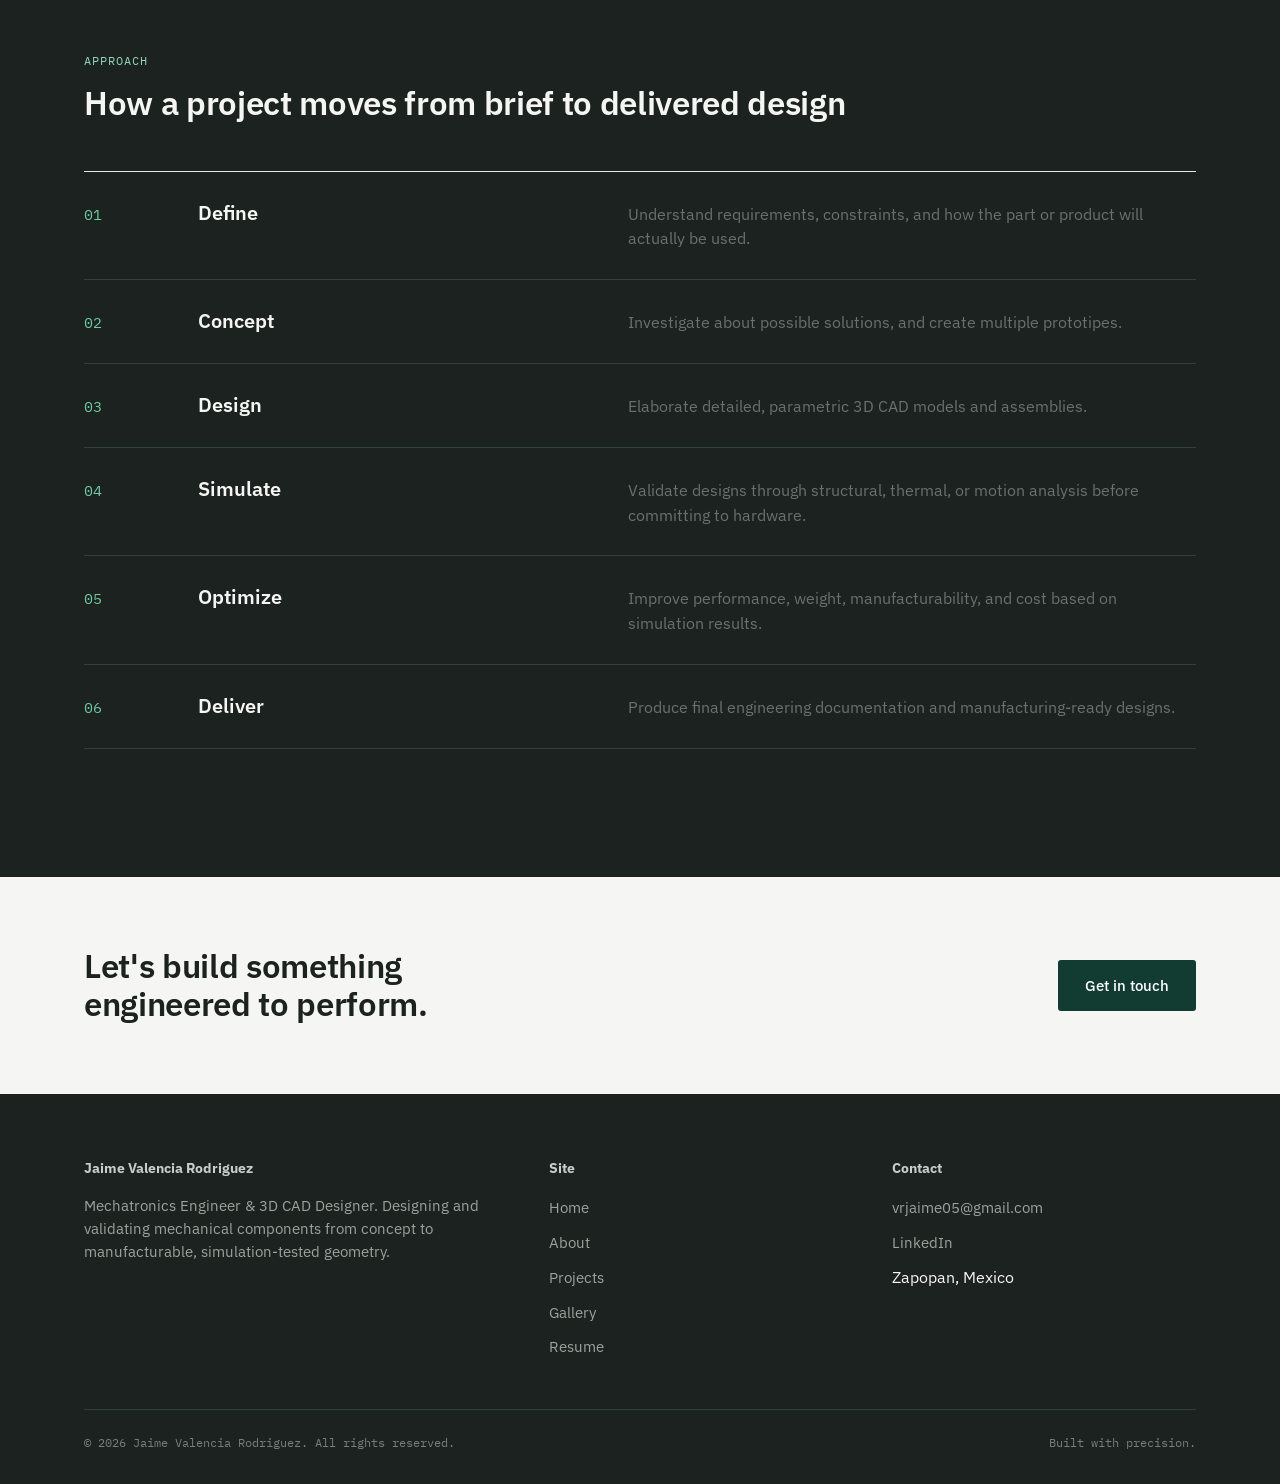
==== commit ec871d0c: "Update index.html" ====
--- a/Web-Portfolio-main/public/index.html
+++ b/Web-Portfolio-main/public/index.html
@@ -39,7 +39,9 @@
           </div>
         </div>
       </div>
-      <div class="hero__visual tick-frame" aria-hidden="true"></div>
+      <div class="hero__visual tick-frame">
+        <img src="assets/Index_Image.png" alt="Brake Pedal Engineering Drawing">
+      </div>
     </div>
   </section>
 
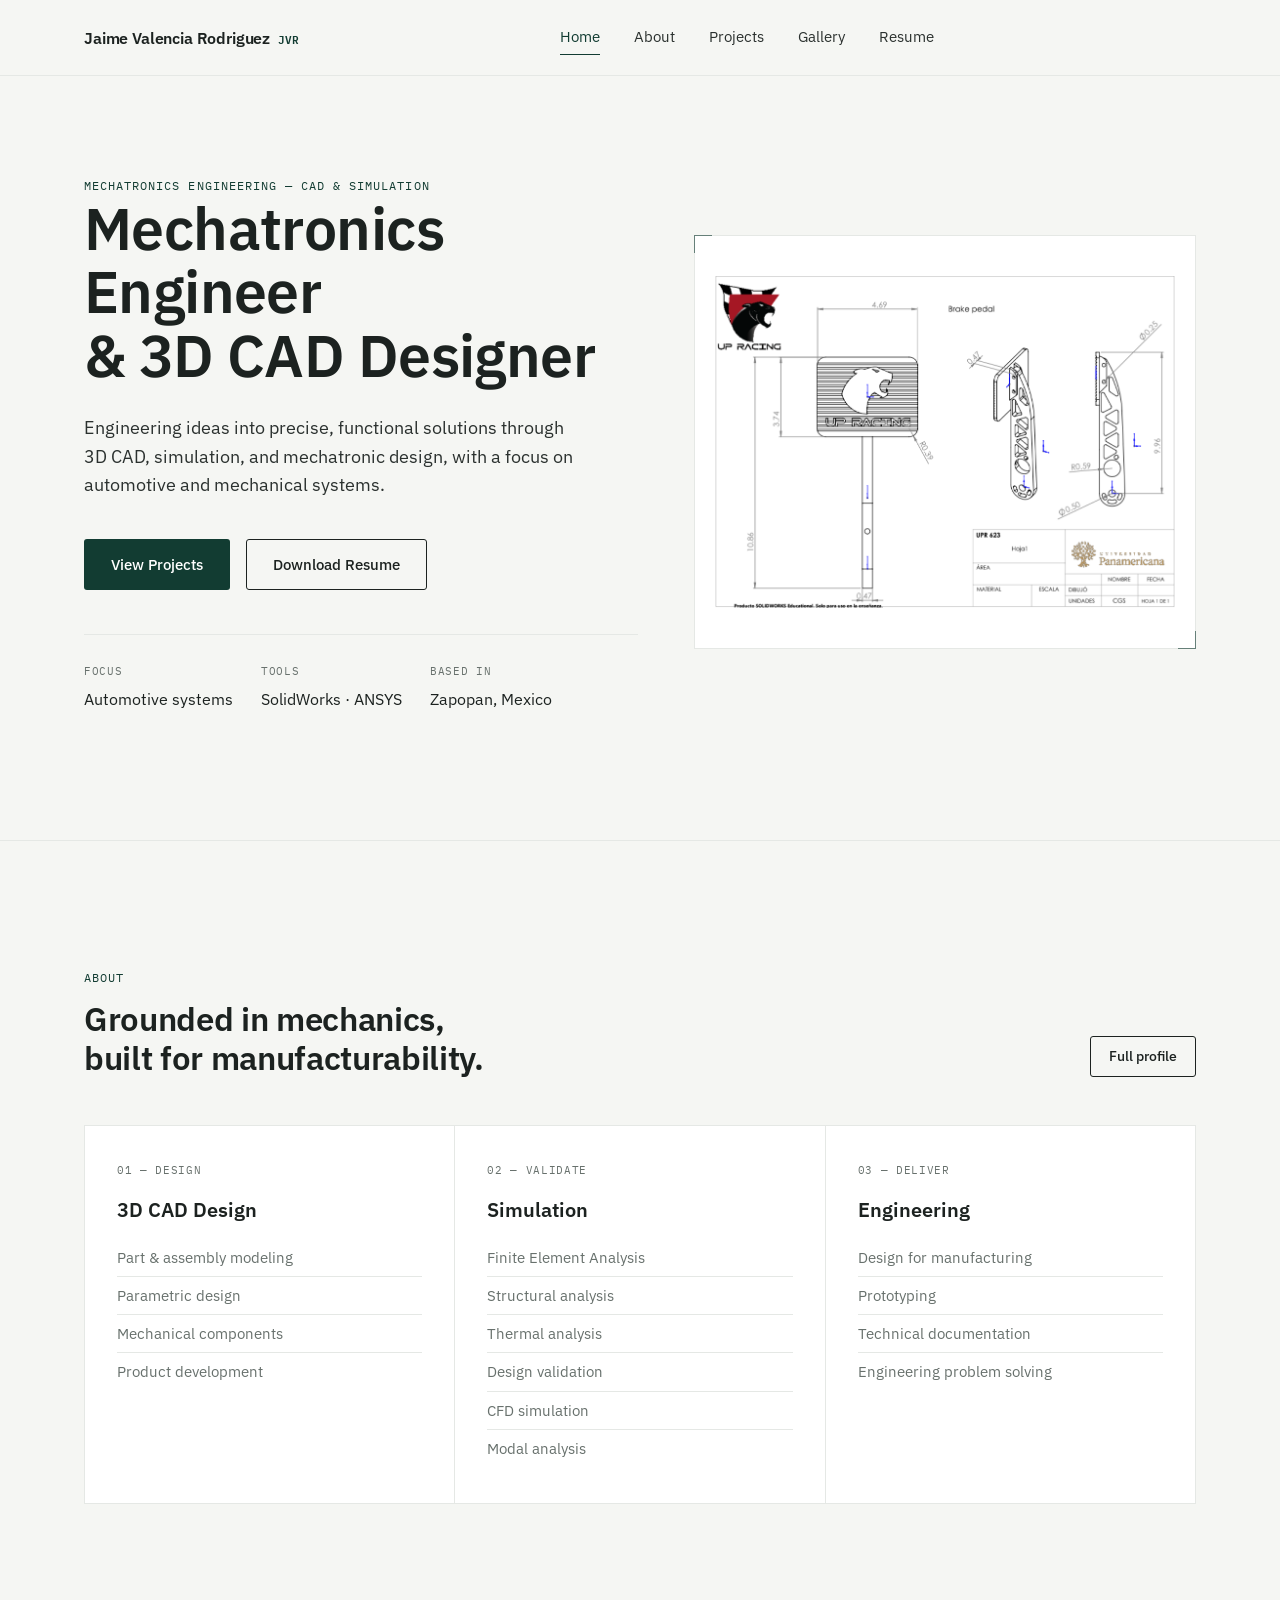
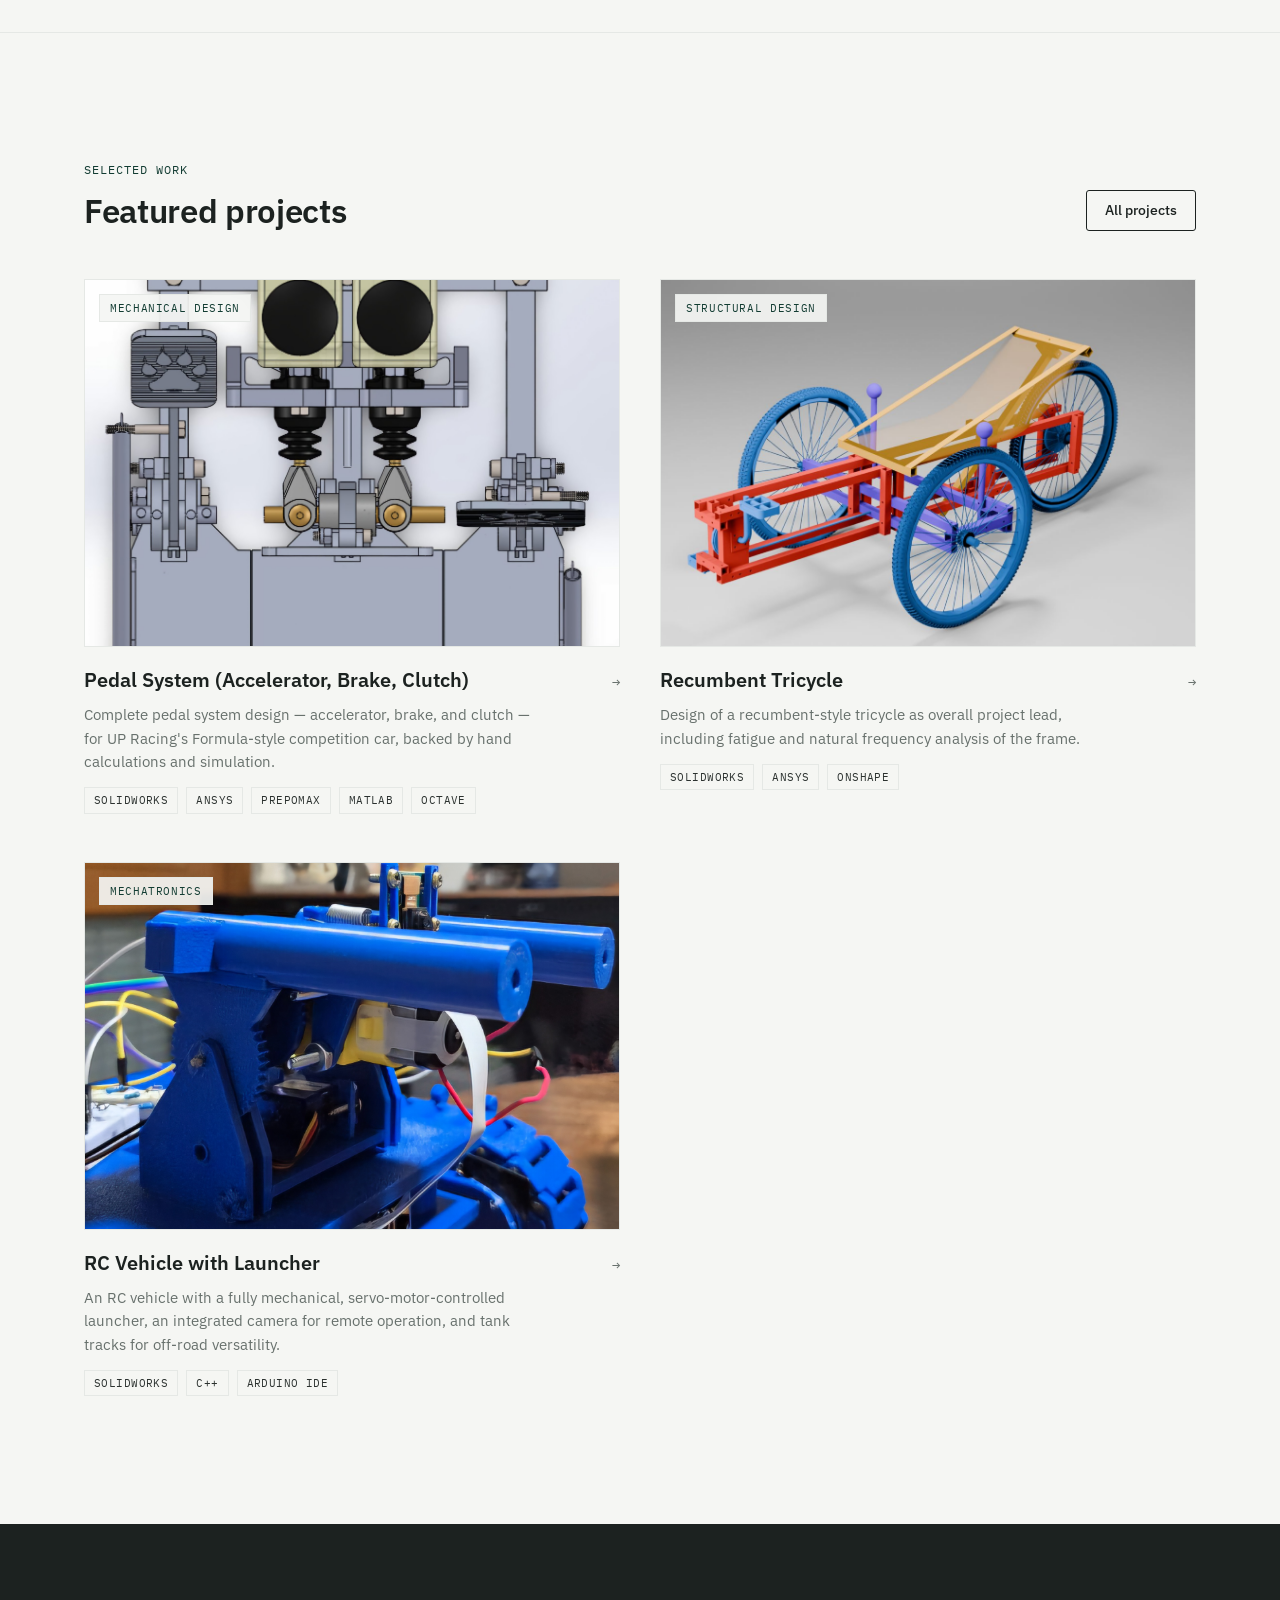
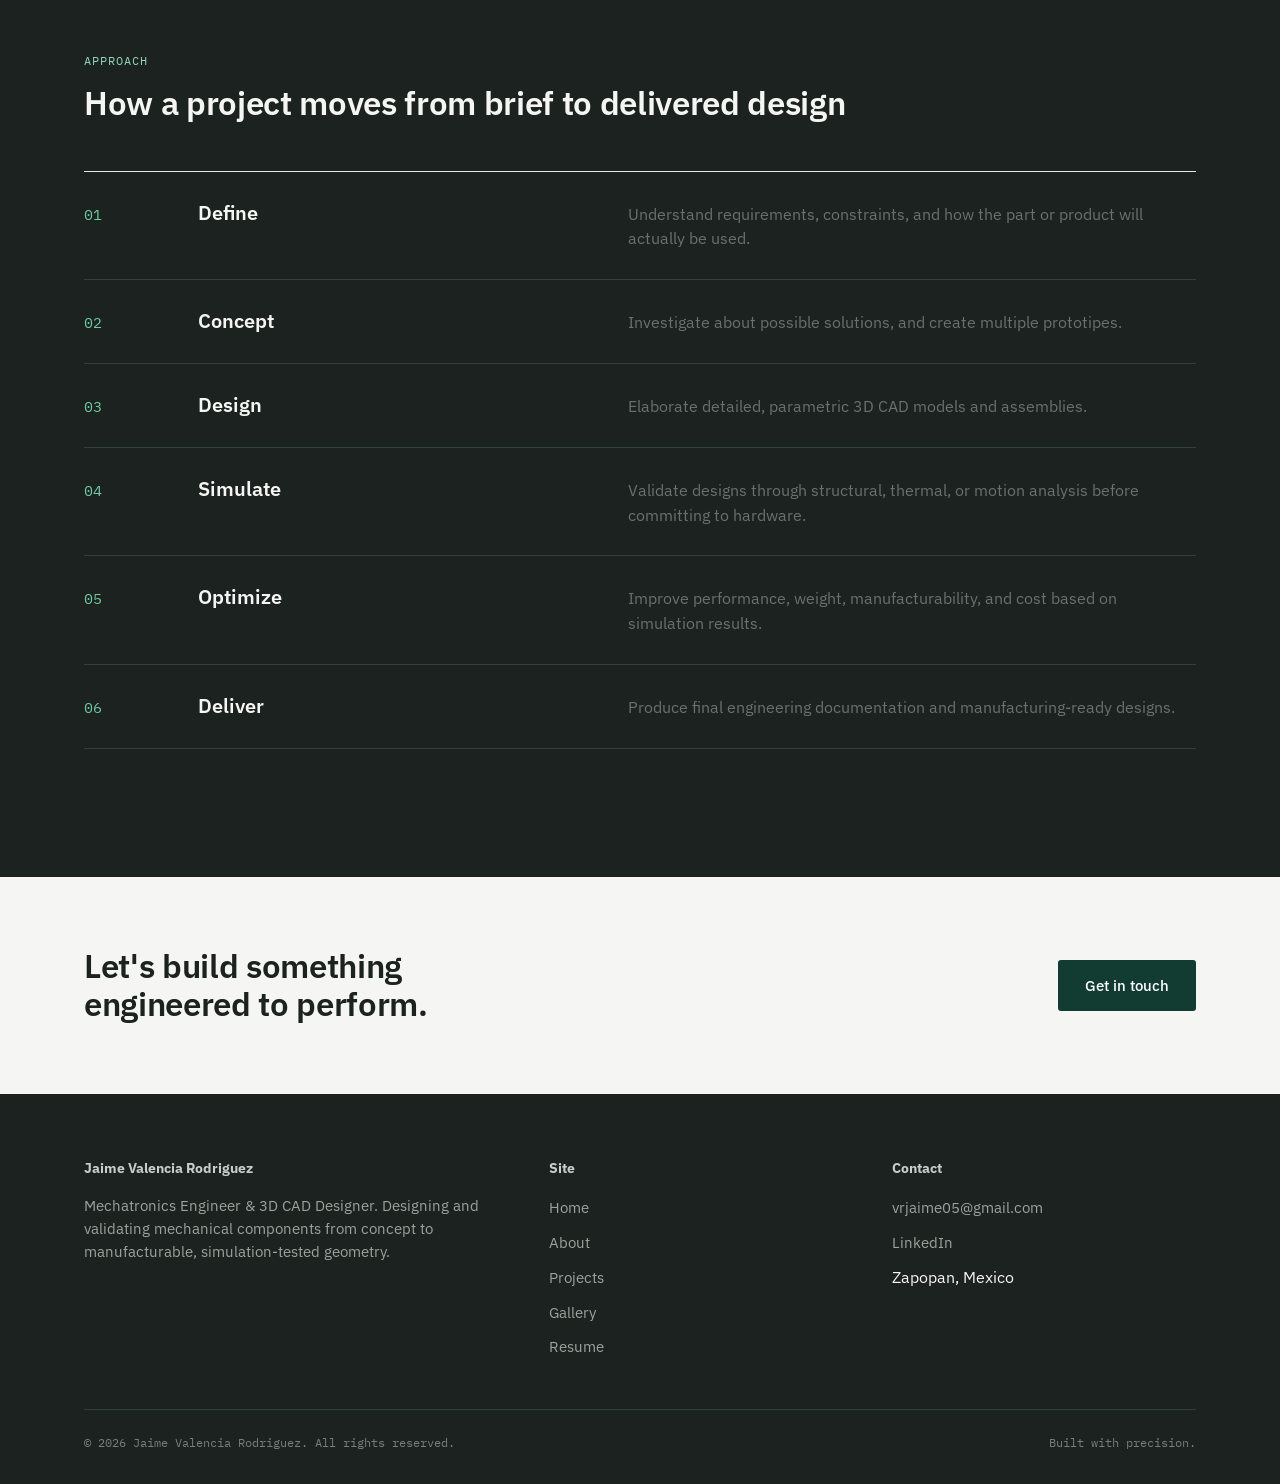
==== commit c5baf663: "Update index.html" ====
--- a/Web-Portfolio-main/public/index.html
+++ b/Web-Portfolio-main/public/index.html
@@ -170,7 +170,6 @@
 <script src="js/projects-data.js"></script>
 <script src="js/main.js"></script>
 <script>
-  document.querySelector(".hero__visual").innerHTML = ART.isoAssembly();
 
   const featured = PROJECTS.slice(0, 4);
   document.getElementById("featuredProjects").innerHTML = featured.map(p => `
